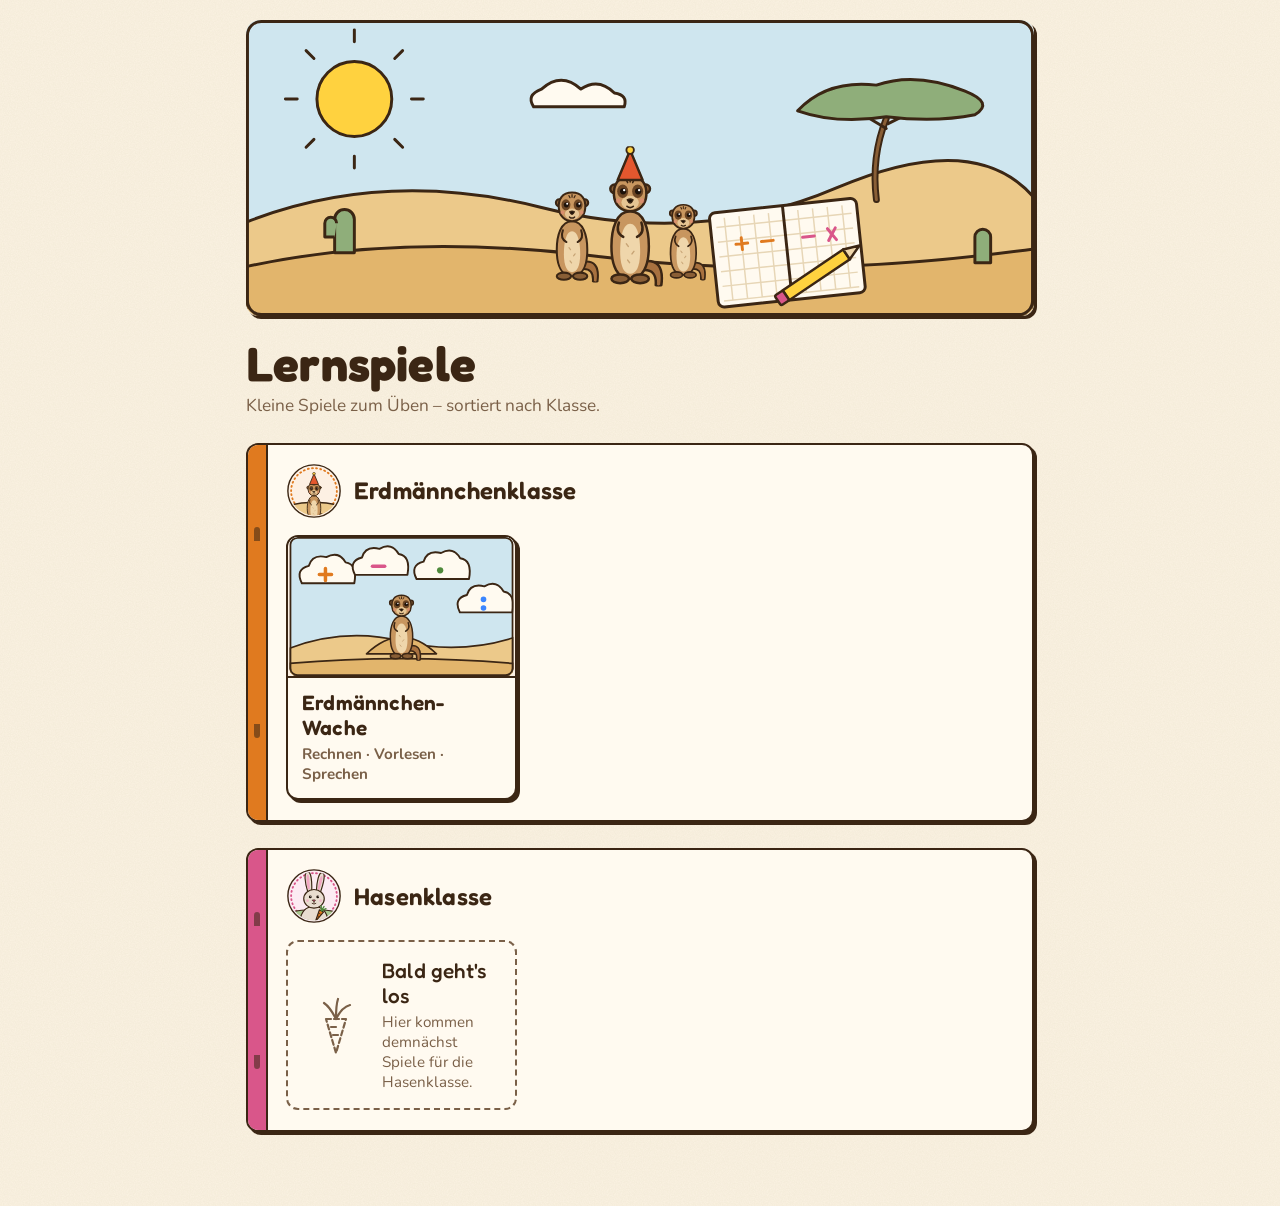
==== index.html @ 355a0622 "Redesign „Bilderbuch / Papier“ für Startseite und Erdmännchen-Wache - Gemeinsame Basis assets/base.c" ====
<!doctype html>
<html lang="de">
<head>
  <meta charset="utf-8" />
  <meta name="viewport" content="width=device-width, initial-scale=1" />
  <title>Lernspiele</title>
  <link rel="stylesheet" href="assets/base.css" />
  <style>
    :root {
      --erdmaennchen: #e07a1f; --erdmaennchen-soft: #fdf0e3;
      --hasen: #d9568a; --hasen-soft: #fcebf2;
    }
    @media (prefers-color-scheme: dark) {
      :root:not([data-theme="light"]) {
        --paper: #1f1914; --paper-2: #2b231b; --paper-3: #362c22;
        --ink: #f1e4cc; --ink-soft: #c2ad8f; --rule: #4a3d30;
        --erdmaennchen-soft: #3a2a1c; --hasen-soft: #3a2230;
      }
    }
    main { max-width: 820px; margin: 0 auto; padding: 20px 16px 48px; }

    .kopf { margin-bottom: 26px; }
    .kopf img { display: block; width: 100%; height: auto; border-radius: var(--radius); box-shadow: var(--offset); }
    .kopf h1 { margin: 18px 0 2px; font-size: clamp(2rem, 8vw, 3rem); font-weight: 700; }
    .kopf p { margin: 0; color: var(--ink-soft); font-size: 1.08rem; }

    /* Jede Klasse ist ein „Heft“ mit farbigem Rücken */
    .heft {
      position: relative; margin-bottom: 26px; padding: 18px 18px 20px 38px;
      background: var(--paper-2); border: var(--line); border-radius: var(--radius); box-shadow: var(--offset);
    }
    .heft::before {
      content: ""; position: absolute; left: 0; top: 0; bottom: 0; width: 18px;
      background: var(--accent); border-right: var(--line); border-radius: 10px 0 0 10px;
    }
    .heft::after {   /* Heftklammern */
      content: ""; position: absolute; left: 6px; top: 22%; width: 6px; height: 56%;
      background: linear-gradient(var(--ink) 0 14px, transparent 14px calc(100% - 14px), var(--ink) calc(100% - 14px));
      border-radius: 3px; opacity: .55;
    }
    #erdmaennchenklasse { --accent: var(--erdmaennchen); --soft: var(--erdmaennchen-soft); }
    #hasenklasse { --accent: var(--hasen); --soft: var(--hasen-soft); }
    .heft h2 { display: flex; align-items: center; gap: 12px; margin: 0 0 16px; font-size: 1.5rem; }
    .heft h2 img { width: 56px; height: 56px; flex: none; }

    .grid { display: grid; gap: 18px; grid-template-columns: repeat(auto-fill, minmax(230px, 1fr)); }
    .karte {
      display: block; text-decoration: none; color: inherit; overflow: hidden;
      background: var(--paper-2); border: var(--line); border-radius: var(--radius); box-shadow: var(--offset);
      transition: transform .08s ease, box-shadow .08s ease;
    }
    a.karte:hover, a.karte:focus-visible { transform: translate(-2px, -2px); box-shadow: 5px 5px 0 var(--ink); outline: none; }
    a.karte:active { transform: translate(2px, 2px); box-shadow: 1px 1px 0 var(--ink); }
    .karte img { display: block; width: 100%; height: auto; aspect-ratio: 8 / 5; border-bottom: var(--line); background: var(--soft); }
    .karte .text { padding: 12px 14px 14px; }
    .karte h3 { margin: 0 0 4px; font-size: 1.3rem; }
    .karte p { margin: 0; color: var(--ink-soft); font-weight: 700; font-size: .95rem; }

    /* Platzhalter als Bleistift-Skizze */
    .karte.bald {
      background: transparent; box-shadow: none; border: 2px dashed var(--ink-soft);
      display: flex; align-items: center; gap: 14px; padding: 16px; min-height: 120px;
    }
    .karte.bald svg { width: 64px; height: 64px; flex: none; color: var(--ink-soft); }
    .karte.bald h3 { font-weight: 500; }
    .karte.bald p { font-weight: 400; }
  </style>
</head>
<body>
<main>
  <header class="kopf">
    <img src="assets/art/header.svg" width="800" height="300" alt="Erdmännchen stehen in der Savanne neben einem Rechenheft" />
    <h1>Lernspiele</h1>
    <p>Kleine Spiele zum Üben – sortiert nach Klasse.</p>
  </header>

  <section class="heft" id="erdmaennchenklasse">
    <h2><img src="assets/art/klasse-erdmaennchen.svg" alt="" width="56" height="56" />Erdmännchenklasse</h2>
    <div class="grid">
      <a class="karte" href="erdmaennchenklasse/wache/">
        <img src="assets/art/karte-wache.svg" alt="" width="320" height="200" />
        <div class="text">
          <h3>Erdmännchen-Wache</h3>
          <p>Rechnen · Vorlesen · Sprechen</p>
        </div>
      </a>
    </div>
  </section>

  <section class="heft" id="hasenklasse">
    <h2><img src="assets/art/klasse-hasen.svg" alt="" width="56" height="56" />Hasenklasse</h2>
    <div class="grid">
      <div class="karte bald">
        <svg viewBox="0 0 64 64" aria-hidden="true" fill="none" stroke="currentColor" stroke-width="2.2" stroke-linecap="round" stroke-linejoin="round" stroke-dasharray="5 3">
          <path d="M22 26 L42 26 L32 60 Z"/><path d="M27 34 h6 M29 42 h5"/>
          <path d="M32 26 Q26 14 20 10 M32 26 Q32 12 34 6 M32 26 Q38 14 46 12" stroke-dasharray="none"/>
        </svg>
        <div>
          <h3>Bald geht's los</h3>
          <p>Hier kommen demnächst Spiele für die Hasenklasse.</p>
        </div>
      </div>
    </div>
  </section>
</main>
</body>
</html>
---- assets/base.css ----
/* Gemeinsame Basis „Bilderbuch / Papier“ für Startseite und Spiele.
   Schriften liegen lokal in assets/fonts (SIL Open Font License), kein externer Abruf. */

@font-face { font-family: "Fredoka"; font-weight: 500; font-display: swap; src: url("fonts/fredoka-latin-500-normal.woff2") format("woff2"); }
@font-face { font-family: "Fredoka"; font-weight: 600; font-display: swap; src: url("fonts/fredoka-latin-600-normal.woff2") format("woff2"); }
@font-face { font-family: "Fredoka"; font-weight: 700; font-display: swap; src: url("fonts/fredoka-latin-700-normal.woff2") format("woff2"); }
@font-face { font-family: "Nunito"; font-weight: 400; font-display: swap; src: url("fonts/nunito-latin-400-normal.woff2") format("woff2"); }
@font-face { font-family: "Nunito"; font-weight: 700; font-display: swap; src: url("fonts/nunito-latin-700-normal.woff2") format("woff2"); }
@font-face { font-family: "Nunito"; font-weight: 800; font-display: swap; src: url("fonts/nunito-latin-800-normal.woff2") format("woff2"); }

:root {
  --paper: #fbf3e2;          /* Seitenhintergrund, Creme */
  --paper-2: #fffaf0;        /* Karten */
  --paper-3: #f3e6cb;        /* abgesetzte Flächen */
  --ink: #3b2614;            /* Konturen und Text */
  --ink-soft: #7a6048;       /* Nebentext */
  --rule: #d9c4a0;           /* feine Linien, Heftlinien */
  --grid: #e7d6b6;           /* Rechenkästchen */
  --orange: #e07a1f;
  --orange-dark: #b65d0e;
  --pink: #d9568a;
  --green: #4f8a3c;
  --red: #c8433b;
  --wood: #a8713f;
  --wood-dark: #7a4f2a;
  --radius: 12px;
  --radius-s: 10px;
  --line: 2px solid var(--ink);
  --offset: 3px 3px 0 var(--ink);
  --font-head: "Fredoka", ui-rounded, "Nunito", system-ui, sans-serif;
  --font-text: "Nunito", ui-rounded, system-ui, -apple-system, "Segoe UI", sans-serif;
  /* feine Papier-Körnung */
  --grain: url("data:image/svg+xml,%3Csvg xmlns='http://www.w3.org/2000/svg' width='160' height='160'%3E%3Cfilter id='n'%3E%3CfeTurbulence type='fractalNoise' baseFrequency='.85' numOctaves='3' stitchTiles='stitch'/%3E%3CfeColorMatrix values='0 0 0 0 0.23 0 0 0 0 0.15 0 0 0 0 0.08 0 0 0 .07 0'/%3E%3C/filter%3E%3Crect width='100%25' height='100%25' filter='url(%23n)'/%3E%3C/svg%3E");
}

* { box-sizing: border-box; }
html, body { margin: 0; }
body {
  min-height: 100vh;
  background: var(--grain), var(--paper);
  color: var(--ink);
  font-family: var(--font-text);
  -webkit-tap-highlight-color: transparent;
}
h1, h2, h3, .head { font-family: var(--font-head); font-weight: 600; letter-spacing: .2px; }
button { font: inherit; color: inherit; cursor: pointer; }
:focus-visible { outline: 3px solid var(--orange); outline-offset: 3px; }

/* Karte: Papier mit Tintenkontur und hartem Versatzschatten */
.paper {
  background: var(--paper-2); border: var(--line); border-radius: var(--radius);
  box-shadow: var(--offset);
}

/* Knöpfe */
.btn {
  appearance: none; display: inline-flex; align-items: center; justify-content: center; gap: 8px;
  padding: 10px 16px; border: var(--line); border-radius: var(--radius-s);
  background: var(--paper-2); color: var(--ink); box-shadow: var(--offset);
  font-family: var(--font-head); font-weight: 600; font-size: 1.05rem; line-height: 1.2;
  text-decoration: none; transition: transform .06s ease, box-shadow .06s ease;
}
.btn:active { transform: translate(2px, 2px); box-shadow: 1px 1px 0 var(--ink); }
.btn:disabled { opacity: .45; cursor: not-allowed; transform: none; box-shadow: var(--offset); }
.btn-primary { background: var(--orange); color: #fff; }
.btn-big { display: flex; width: 100%; padding: 16px; font-size: 1.5rem; }
.btn-text {
  appearance: none; border: 0; background: none; padding: 4px 2px;
  font-family: var(--font-head); font-weight: 600; color: var(--ink-soft);
  text-decoration: underline; text-decoration-thickness: 2px; text-underline-offset: 4px;
}
.btn-text:hover { color: var(--ink); }

@media (prefers-reduced-motion: reduce) {
  *, *::before, *::after { animation: none !important; transition: none !important; }
}
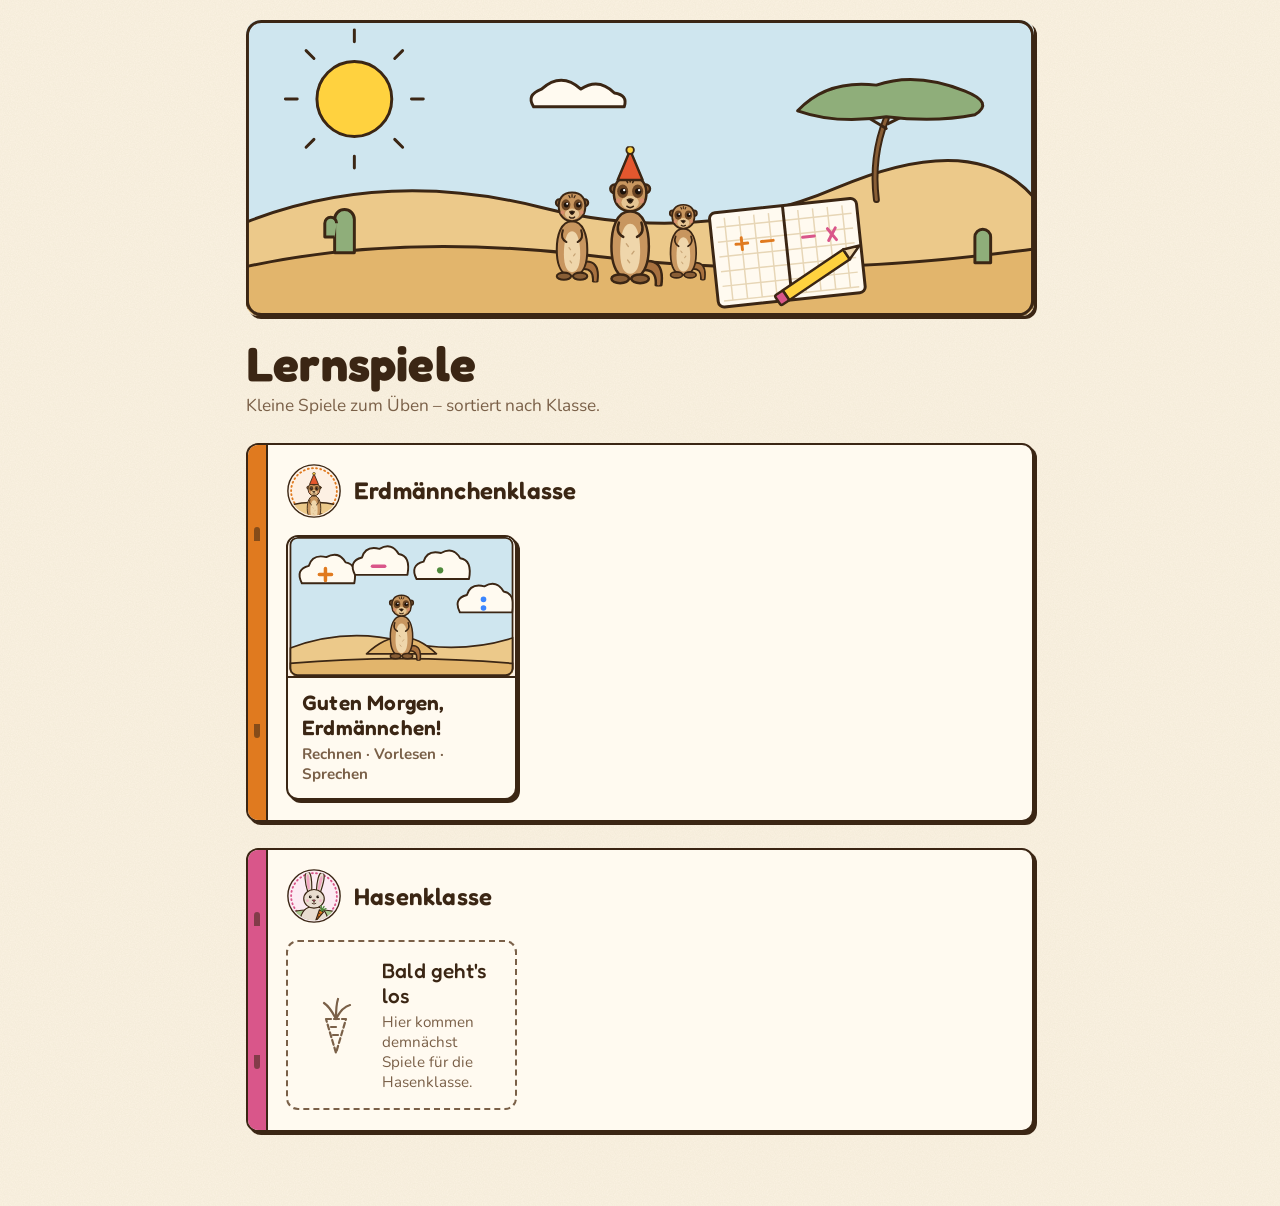
==== commit 6bf6a4a0: "Erdmännchen-Spiel: „Guten Morgen, Erdmännchen!“ statt Erdmännchen-Wache Titel, Texte und Zeitbild er" ====
--- a/index.html
+++ b/index.html
@@ -80,7 +80,7 @@
       <a class="karte" href="erdmaennchenklasse/wache/">
         <img src="assets/art/karte-wache.svg" alt="" width="320" height="200" />
         <div class="text">
-          <h3>Erdmännchen-Wache</h3>
+          <h3>Guten Morgen, Erdmännchen!</h3>
           <p>Rechnen · Vorlesen · Sprechen</p>
         </div>
       </a>
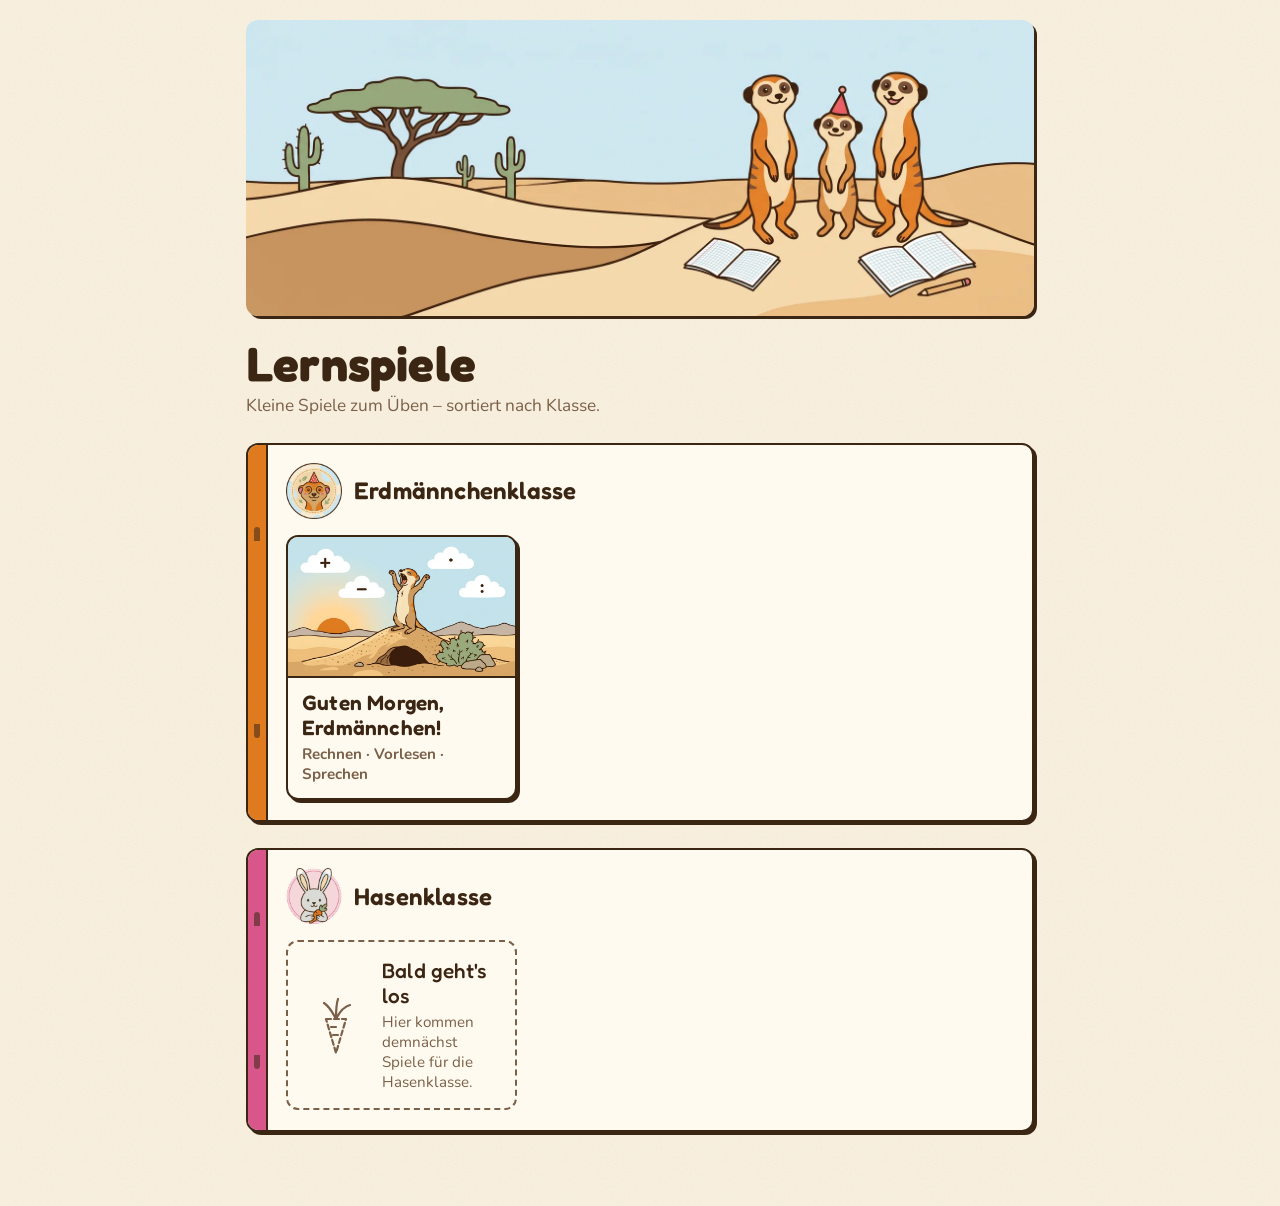
==== commit c06c767e: "Platzhalter-Grafiken durch OpenRouter-Bilder ersetzen Die fünf handgezeichneten SVG-Platzhalter in a" ====
--- a/index.html
+++ b/index.html
@@ -4,6 +4,14 @@
   <meta charset="utf-8" />
   <meta name="viewport" content="width=device-width, initial-scale=1" />
   <title>Lernspiele</title>
+  <link rel="manifest" href="/manifest.webmanifest" />
+  <meta name="theme-color" content="#fbf3e2" media="(prefers-color-scheme: light)" />
+  <meta name="theme-color" content="#1f1914" media="(prefers-color-scheme: dark)" />
+  <link rel="icon" href="/assets/icons/icon.svg" type="image/svg+xml" />
+  <link rel="icon" href="/assets/icons/favicon-32.png" sizes="32x32" type="image/png" />
+  <link rel="apple-touch-icon" href="/assets/icons/apple-touch-icon.png" />
+  <meta name="apple-mobile-web-app-title" content="Erdmännchen" />
+  <script src="/assets/pwa.js" defer></script>
   <link rel="stylesheet" href="assets/base.css" />
   <style>
     :root {
@@ -69,16 +77,16 @@
 <body>
 <main>
   <header class="kopf">
-    <img src="assets/art/header.svg" width="800" height="300" alt="Erdmännchen stehen in der Savanne neben einem Rechenheft" />
+    <img src="assets/art/header.webp" width="800" height="300" alt="Erdmännchen stehen in der Savanne neben einem Rechenheft" />
     <h1>Lernspiele</h1>
     <p>Kleine Spiele zum Üben – sortiert nach Klasse.</p>
   </header>
 
   <section class="heft" id="erdmaennchenklasse">
-    <h2><img src="assets/art/klasse-erdmaennchen.svg" alt="" width="56" height="56" />Erdmännchenklasse</h2>
+    <h2><img src="assets/art/klasse-erdmaennchen.webp" alt="" width="56" height="56" />Erdmännchenklasse</h2>
     <div class="grid">
-      <a class="karte" href="erdmaennchenklasse/wache/">
-        <img src="assets/art/karte-wache.svg" alt="" width="320" height="200" />
+      <a class="karte" href="erdmaennchenklasse/guten-morgen/">
+        <img src="assets/art/karte-wache.webp" alt="" width="320" height="200" />
         <div class="text">
           <h3>Guten Morgen, Erdmännchen!</h3>
           <p>Rechnen · Vorlesen · Sprechen</p>
@@ -88,7 +96,7 @@
   </section>
 
   <section class="heft" id="hasenklasse">
-    <h2><img src="assets/art/klasse-hasen.svg" alt="" width="56" height="56" />Hasenklasse</h2>
+    <h2><img src="assets/art/klasse-hasen.webp" alt="" width="56" height="56" />Hasenklasse</h2>
     <div class="grid">
       <div class="karte bald">
         <svg viewBox="0 0 64 64" aria-hidden="true" fill="none" stroke="currentColor" stroke-width="2.2" stroke-linecap="round" stroke-linejoin="round" stroke-dasharray="5 3">
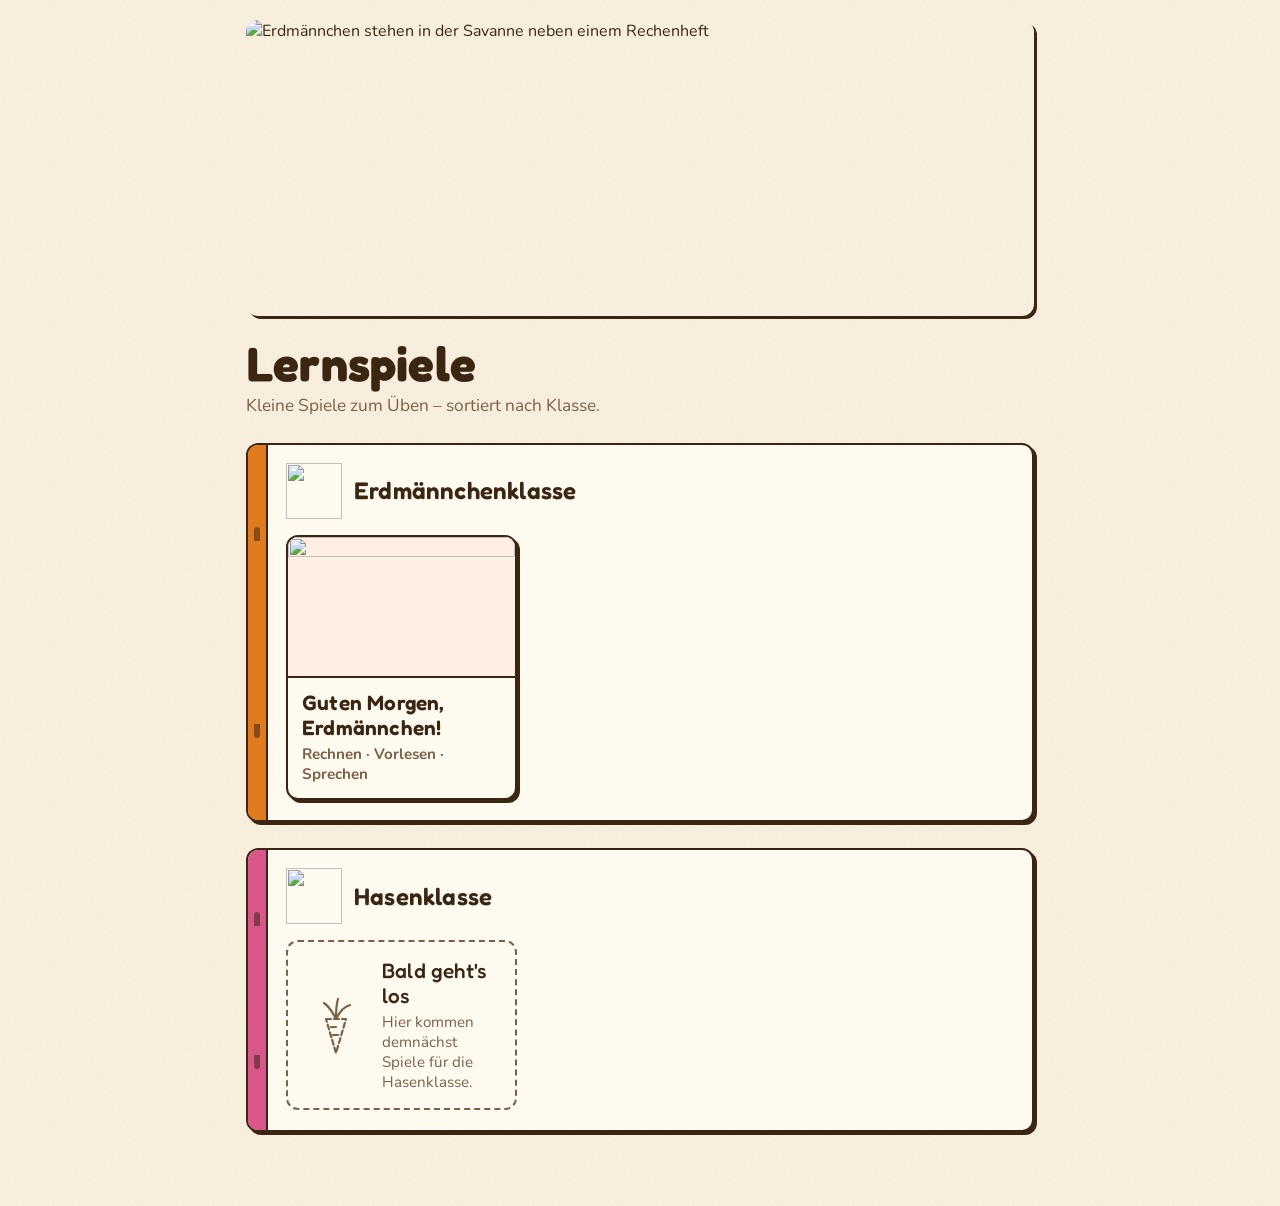
==== commit 4a6c848a: "Jedes Spiel als eigene App installierbar machen Guten Morgen, Erdmännchen! bekommt einen eigenen Ste" ====
--- a/index.html
+++ b/index.html
@@ -10,7 +10,7 @@
   <link rel="icon" href="/assets/icons/icon.svg" type="image/svg+xml" />
   <link rel="icon" href="/assets/icons/favicon-32.png" sizes="32x32" type="image/png" />
   <link rel="apple-touch-icon" href="/assets/icons/apple-touch-icon.png" />
-  <meta name="apple-mobile-web-app-title" content="Erdmännchen" />
+  <meta name="apple-mobile-web-app-title" content="Lernspiele" />
   <script src="/assets/pwa.js" defer></script>
   <link rel="stylesheet" href="assets/base.css" />
   <style>
@@ -77,16 +77,16 @@
 <body>
 <main>
   <header class="kopf">
-    <img src="assets/art/header.webp" width="800" height="300" alt="Erdmännchen stehen in der Savanne neben einem Rechenheft" />
+    <img src="assets/art/header.svg" width="800" height="300" alt="Erdmännchen stehen in der Savanne neben einem Rechenheft" />
     <h1>Lernspiele</h1>
     <p>Kleine Spiele zum Üben – sortiert nach Klasse.</p>
   </header>
 
   <section class="heft" id="erdmaennchenklasse">
-    <h2><img src="assets/art/klasse-erdmaennchen.webp" alt="" width="56" height="56" />Erdmännchenklasse</h2>
+    <h2><img src="assets/art/klasse-erdmaennchen.svg" alt="" width="56" height="56" />Erdmännchenklasse</h2>
     <div class="grid">
       <a class="karte" href="erdmaennchenklasse/guten-morgen/">
-        <img src="assets/art/karte-wache.webp" alt="" width="320" height="200" />
+        <img src="assets/art/karte-wache.svg" alt="" width="320" height="200" />
         <div class="text">
           <h3>Guten Morgen, Erdmännchen!</h3>
           <p>Rechnen · Vorlesen · Sprechen</p>
@@ -96,7 +96,7 @@
   </section>
 
   <section class="heft" id="hasenklasse">
-    <h2><img src="assets/art/klasse-hasen.webp" alt="" width="56" height="56" />Hasenklasse</h2>
+    <h2><img src="assets/art/klasse-hasen.svg" alt="" width="56" height="56" />Hasenklasse</h2>
     <div class="grid">
       <div class="karte bald">
         <svg viewBox="0 0 64 64" aria-hidden="true" fill="none" stroke="currentColor" stroke-width="2.2" stroke-linecap="round" stroke-linejoin="round" stroke-dasharray="5 3">
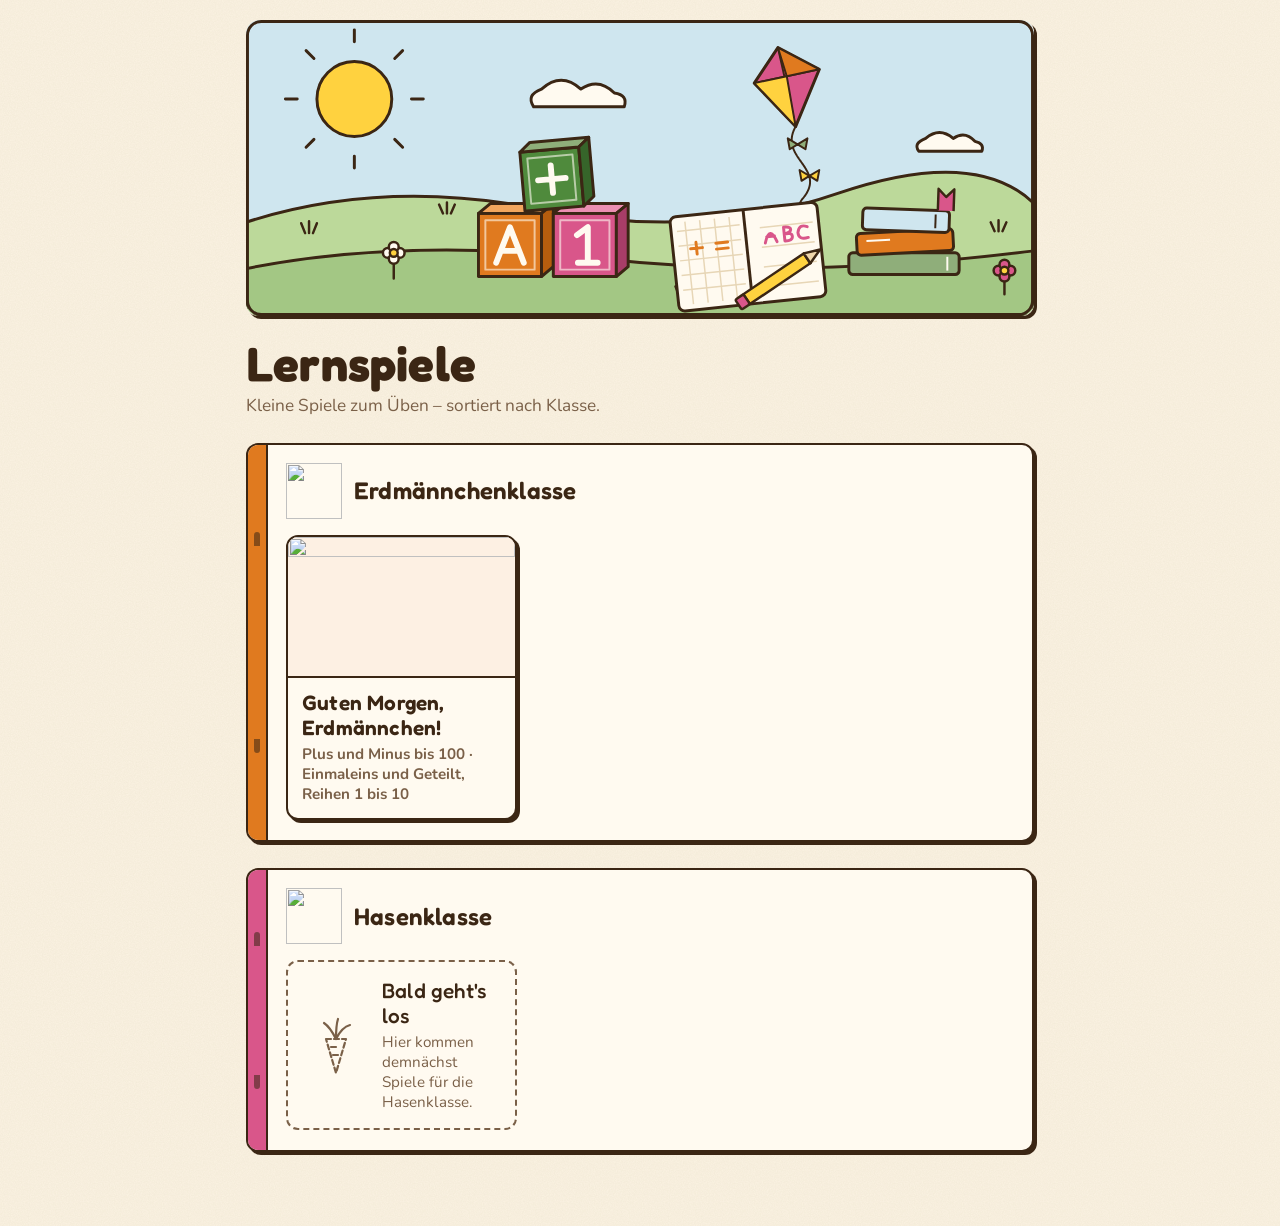
==== commit f472e2fc: "Startseiten-Kopf allgemein gestalten, Spielkarte nennt Lerninhalte Die Kopfgrafik zeigt jetzt Bauklö" ====
--- a/index.html
+++ b/index.html
@@ -77,7 +77,7 @@
 <body>
 <main>
   <header class="kopf">
-    <img src="assets/art/header.svg" width="800" height="300" alt="Erdmännchen stehen in der Savanne neben einem Rechenheft" />
+    <img src="assets/art/header.svg" width="800" height="300" alt="Bauklötze, Bücher und ein Schulheft auf einer Frühlingswiese" />
     <h1>Lernspiele</h1>
     <p>Kleine Spiele zum Üben – sortiert nach Klasse.</p>
   </header>
@@ -89,7 +89,7 @@
         <img src="assets/art/karte-wache.svg" alt="" width="320" height="200" />
         <div class="text">
           <h3>Guten Morgen, Erdmännchen!</h3>
-          <p>Rechnen · Vorlesen · Sprechen</p>
+          <p>Plus und Minus bis 100 · Einmaleins und Geteilt, Reihen 1 bis 10</p>
         </div>
       </a>
     </div>
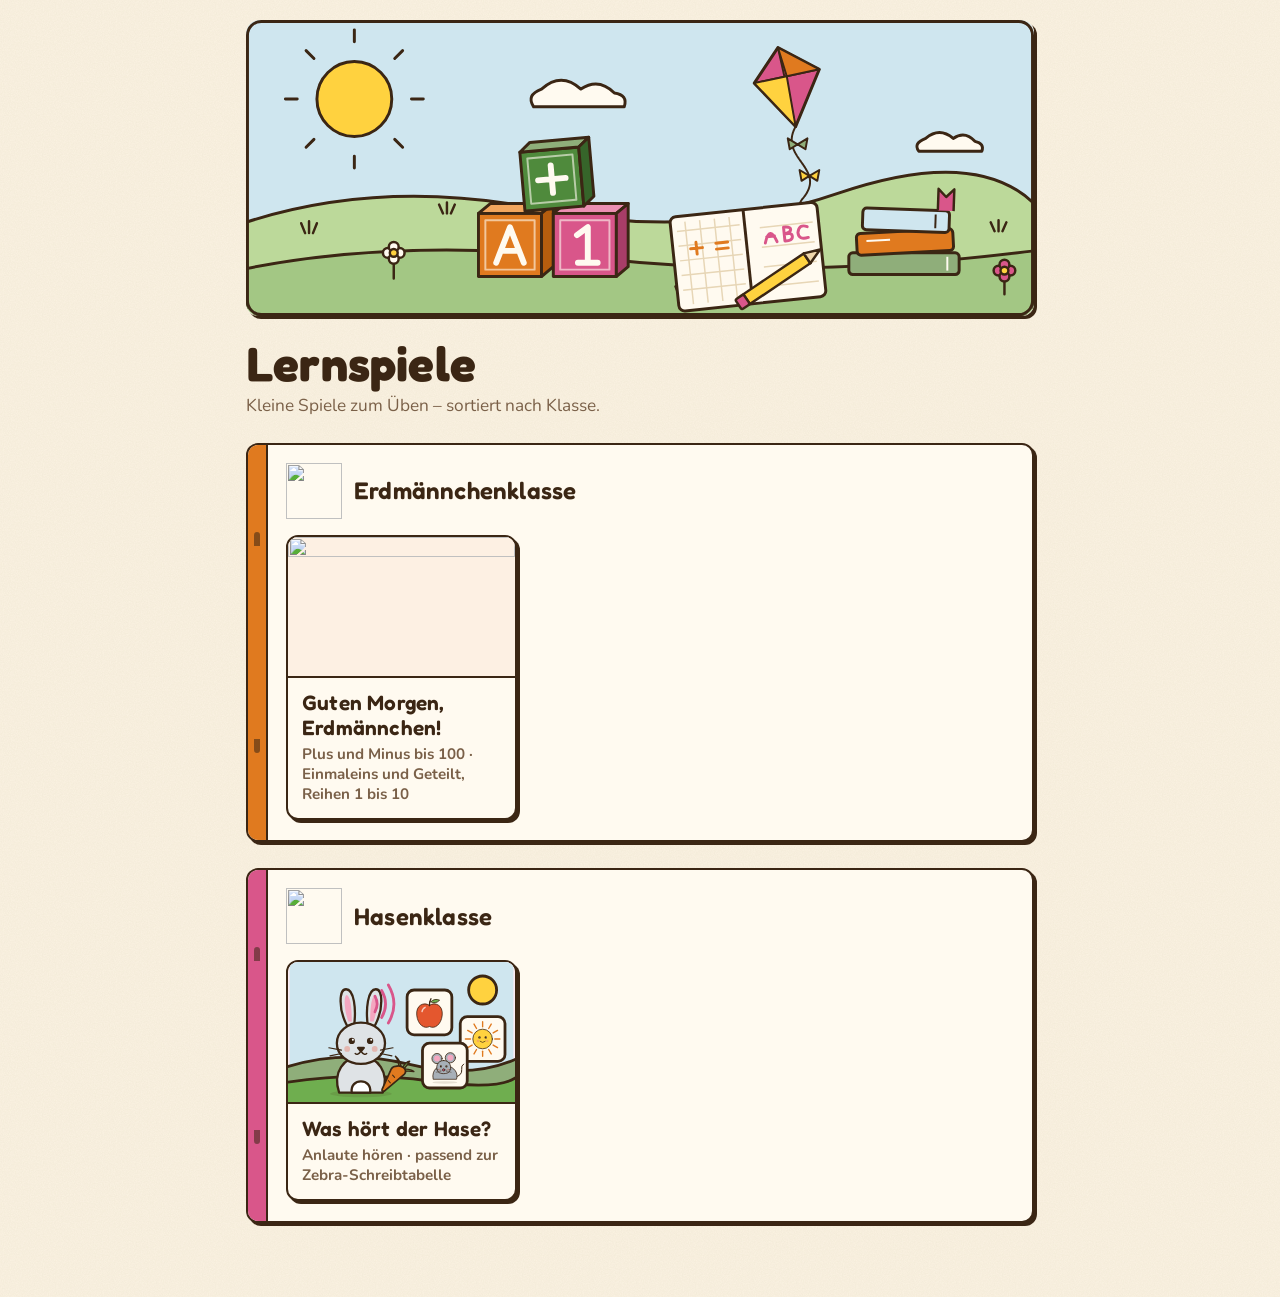
==== commit cc0b53a7: "Spiel „Was hört der Hase?“ für die Hasenklasse Anlaute nach der Zebra-Schreibtabelle: Bild ansehen, " ====
--- a/index.html
+++ b/index.html
@@ -98,16 +98,13 @@
   <section class="heft" id="hasenklasse">
     <h2><img src="assets/art/klasse-hasen.svg" alt="" width="56" height="56" />Hasenklasse</h2>
     <div class="grid">
-      <div class="karte bald">
-        <svg viewBox="0 0 64 64" aria-hidden="true" fill="none" stroke="currentColor" stroke-width="2.2" stroke-linecap="round" stroke-linejoin="round" stroke-dasharray="5 3">
-          <path d="M22 26 L42 26 L32 60 Z"/><path d="M27 34 h6 M29 42 h5"/>
-          <path d="M32 26 Q26 14 20 10 M32 26 Q32 12 34 6 M32 26 Q38 14 46 12" stroke-dasharray="none"/>
-        </svg>
-        <div>
-          <h3>Bald geht's los</h3>
-          <p>Hier kommen demnächst Spiele für die Hasenklasse.</p>
+      <a class="karte" href="hasenklasse/anlaute/">
+        <img src="assets/art/karte-anlaute.svg" alt="" width="320" height="200" />
+        <div class="text">
+          <h3>Was hört der Hase?</h3>
+          <p>Anlaute hören · passend zur Zebra-Schreibtabelle</p>
         </div>
-      </div>
+      </a>
     </div>
   </section>
 </main>
